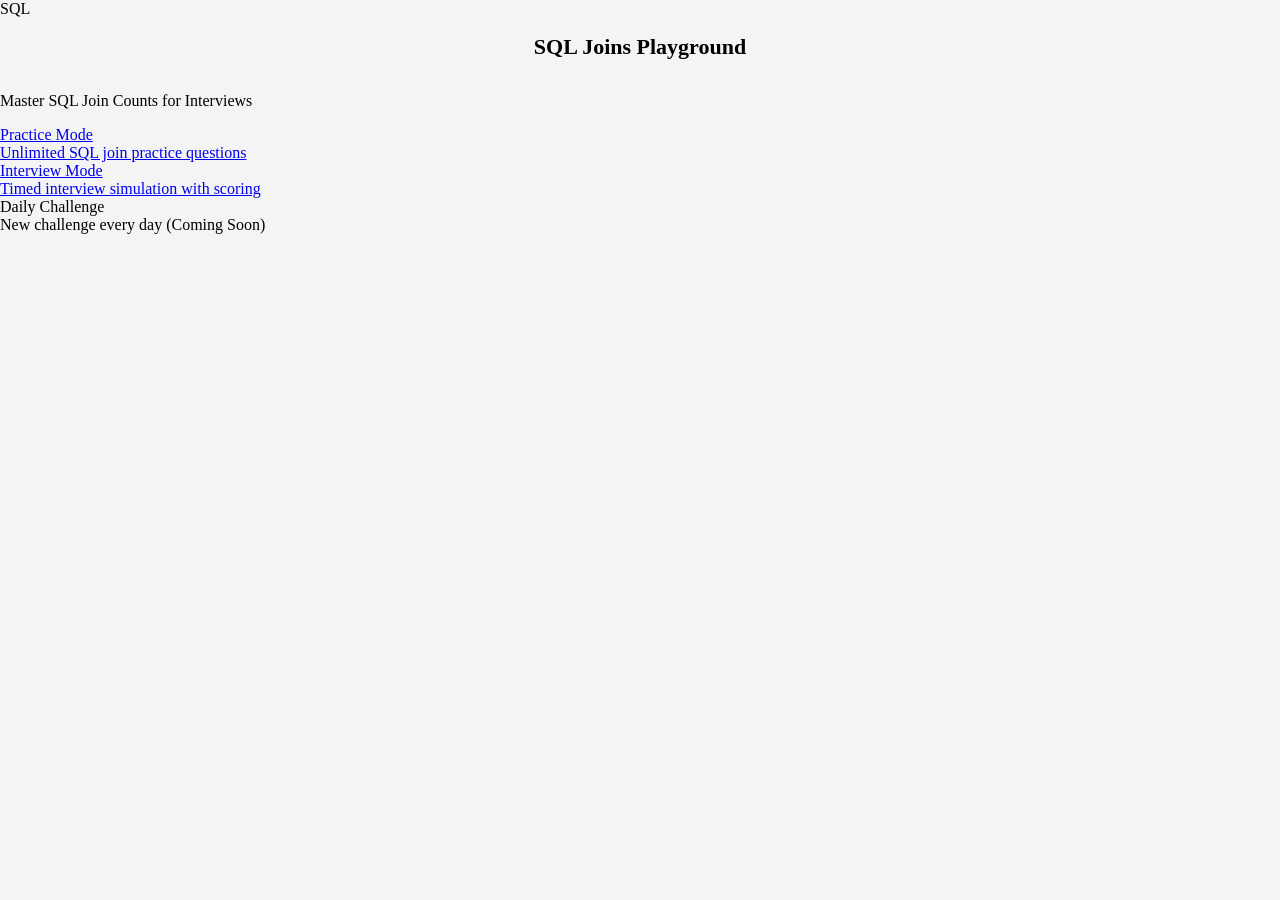
==== index.html @ d2e13da1 "Refactor index.html for improved structure and content" ====
<!DOCTYPE html>
<html>
<head>
<meta charset="UTF-8">
<meta name="viewport"
content="width=device-width,
initial-scale=1,
maximum-scale=1,
user-scalable=no,
viewport-fit=cover">

<title>SQL Joins Playground</title>

<link rel="stylesheet" href="style.css">
</head>

<body class="home-body">

<div class="hero">

<div class="app-logo">SQL</div>

<h1>SQL Joins Playground</h1>

<p class="subtitle">
Master SQL Join Counts for Interviews
</p>

</div>

<div class="home-grid">

<a href="practice.html" class="mode-card practice-card">
<div class="mode-title">Practice Mode</div>
<div class="mode-desc">
Unlimited SQL join practice questions
</div>
</a>

<a href="interview.html" class="mode-card interview-card">
<div class="mode-title">Interview Mode</div>
<div class="mode-desc">
Timed interview simulation with scoring
</div>
</a>

<div class="mode-card daily-card">
<div class="mode-title">Daily Challenge</div>
<div class="mode-desc">
New challenge every day (Coming Soon)
</div>
</div>

</div>

</body>
</html>
---- style.css ----
:root{
--bg:#f4f4f4;
--text:#000;
--card:#ffffff;
--border:#cccccc;
--header:#f4f4f4;

--btn-green:#2E7D32;
--btn-blue:#1565C0;
--btn-orange:#C66900;
--btn-purple:#6A1B9A;
--btn-dark:#37474F;
}

@media (prefers-color-scheme: dark){
:root{
--bg:#121212;
--text:#ffffff;
--card:#1e1e1e;
--border:#444;
--header:#121212;
}
}

*{
box-sizing:border-box;
}

body{
font-family:-apple-system;
margin:0;
background:var(--bg);
color:var(--text);
}

h1{
font-size:22px;
background:var(--header);
color:var(--text);
padding:16px;
padding-top:calc(16px + env(safe-area-inset-top));
text-align:center;
margin:0;
}

.page{
padding:16px;
}

label{
display:block;
margin-bottom:6px;
}

textarea{
width:100%;
height:160px;
font-size:16px;
padding:10px;
margin-bottom:12px;
background:var(--card);
color:var(--text);
border:1px solid var(--border);
border-radius:8px;
overflow:auto;
resize:vertical;
}

select,input{
width:100%;
padding:12px;
font-size:16px;
margin-bottom:12px;
background:var(--card);
color:var(--text);
border:1px solid var(--border);
border-radius:8px;
}

button{
width:100%;
padding:14px;
font-size:16px;
margin-top:8px;
border:none;
border-radius:10px;
color:white;
}

.generate{
background:var(--btn-green);
}

.interview{
background:var(--btn-purple);
}

.check{
background:var(--btn-blue);
}

.reveal{
background:var(--btn-orange);
}

.share{
background:var(--btn-dark);
}

.container{
display:flex;
gap:12px;
}

.tablebox{
flex:1;
}

table{
width:100%;
border-collapse:collapse;
margin-top:20px;
background:var(--card);
}

td,th{
border:1px solid var(--border);
padding:10px;
text-align:center;
}

.result{
font-size:20px;
font-weight:bold;
margin-top:16px;
}

.panel{
display:flex;
justify-content:space-between;
gap:10px;
margin-top:12px;
margin-bottom:12px;
}

.panel-item{
flex:1;
background:var(--card);
padding:12px;
border-radius:8px;
text-align:center;
border:1px solid var(--border);
font-weight:bold;
}

.hidden{
display:none;
}

.explanation{
margin-top:16px;
padding:14px;
border-radius:8px;
background:var(--card);
border:1px solid var(--border);
line-height:1.6;
}
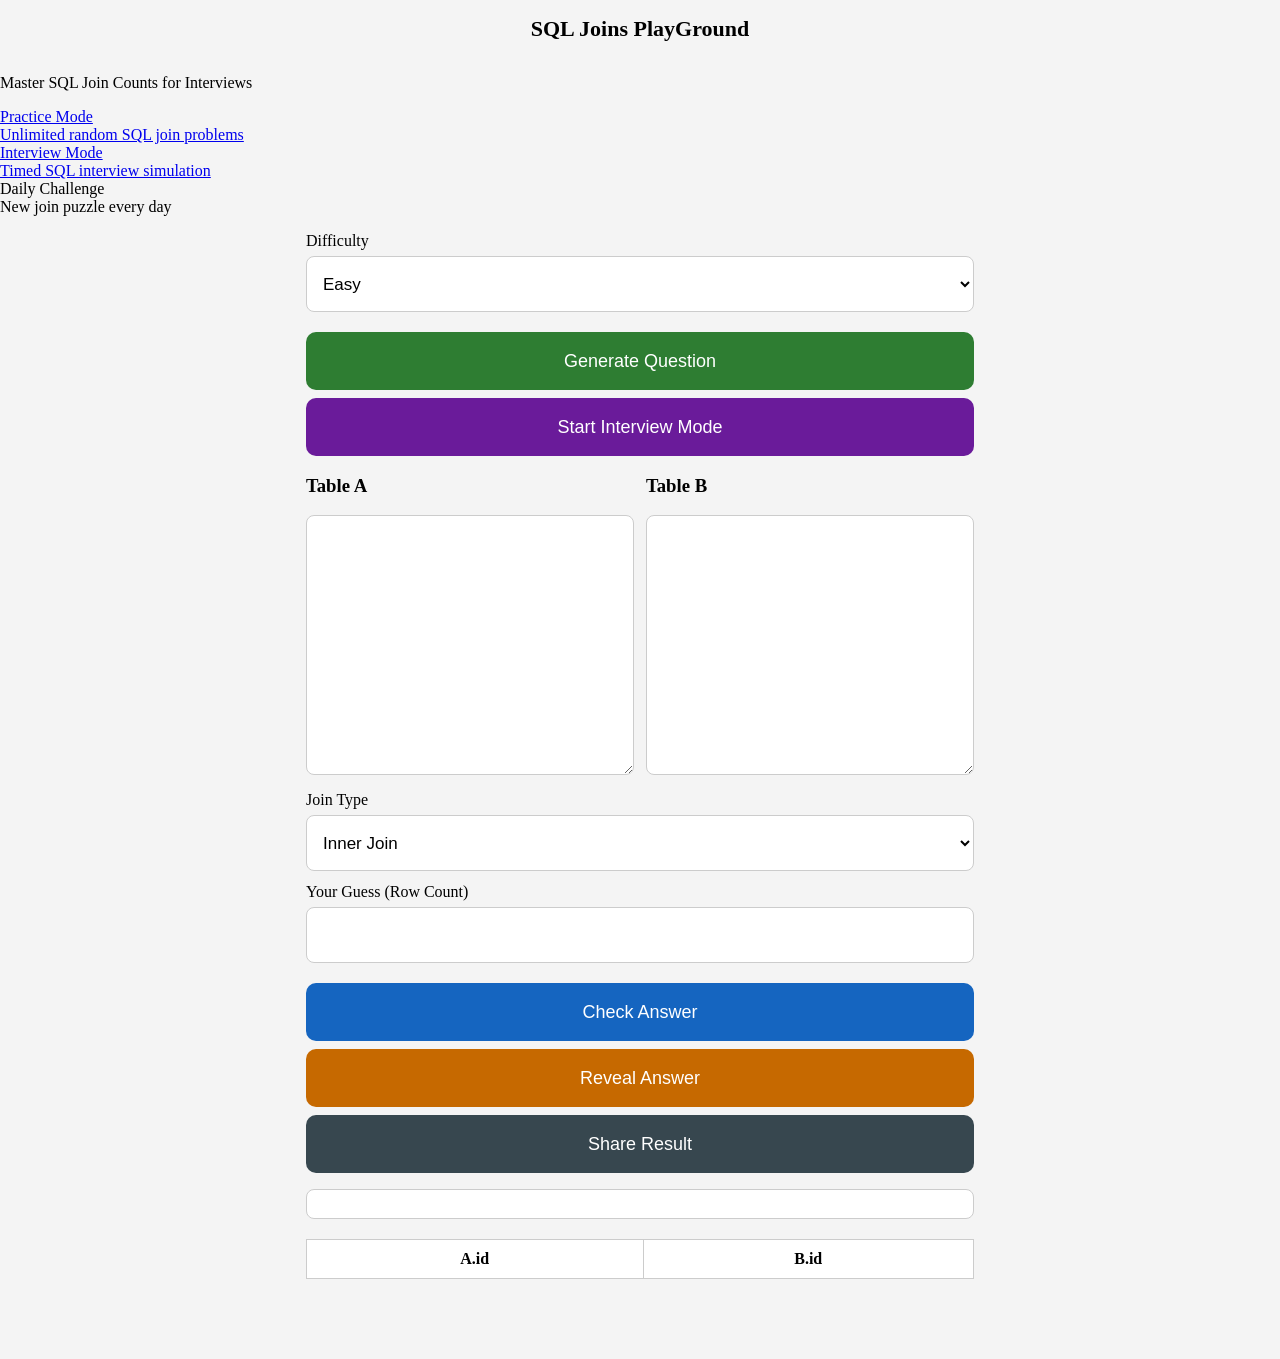
==== commit 0b39fe9a: "Update index.html" ====
--- a/index.html
+++ b/index.html
@@ -1,31 +1,30 @@
 <!DOCTYPE html>
 <html>
+
 <head>
+
 <meta charset="UTF-8">
-<meta name="viewport"
+<meta
+name="viewport"
 content="width=device-width,
 initial-scale=1,
 maximum-scale=1,
-user-scalable=no,
-viewport-fit=cover">
+user-scalable=no">
+<meta name="color-scheme" content="light dark">
 
-<title>SQL Joins Playground</title>
+<title>SQL Joins PlayGround</title>
 
 <link rel="stylesheet" href="style.css">
+
 </head>
 
-<body class="home-body">
+<body>
 
 <div class="hero">
-
-<div class="app-logo">SQL</div>
-
-<h1>SQL Joins Playground</h1>
-
+<h1>SQL Joins PlayGround</h1>
 <p class="subtitle">
 Master SQL Join Counts for Interviews
 </p>
-
 </div>
 
 <div class="home-grid">
@@ -33,25 +32,129 @@
 <a href="practice.html" class="mode-card practice-card">
 <div class="mode-title">Practice Mode</div>
 <div class="mode-desc">
-Unlimited SQL join practice questions
+Unlimited random SQL join problems
 </div>
 </a>
 
 <a href="interview.html" class="mode-card interview-card">
 <div class="mode-title">Interview Mode</div>
 <div class="mode-desc">
-Timed interview simulation with scoring
+Timed SQL interview simulation
 </div>
 </a>
 
 <div class="mode-card daily-card">
 <div class="mode-title">Daily Challenge</div>
 <div class="mode-desc">
-New challenge every day (Coming Soon)
+New join puzzle every day
 </div>
 </div>
 
 </div>
 
+<div class="page">
+
+<label>Difficulty</label>
+
+<select id="difficulty">
+<option value="easy">Easy</option>
+<option value="medium">Medium</option>
+<option value="hard">Hard</option>
+</select>
+
+<button class="generate" onclick="generate()">
+Generate Question
+</button>
+
+<button class="interview" id="startInterview">
+Start Interview Mode
+</button>
+
+<div id="interviewPanel" class="panel hidden">
+
+<div class="panel-item" id="questionNumber">
+Question 1 / 10
+</div>
+
+<div class="panel-item" id="timer">
+60s
+</div>
+
+<div class="panel-item" id="score">
+Score: 0
+</div>
+
+</div>
+
+<div class="container">
+
+<div class="tablebox">
+
+<h3>Table A</h3>
+<textarea id="tableA"></textarea>
+
+</div>
+
+<div class="tablebox">
+
+<h3>Table B</h3>
+<textarea id="tableB"></textarea>
+
+</div>
+
+</div>
+
+<label>Join Type</label>
+
+<select id="joinType">
+
+<option value="inner">Inner Join</option>
+<option value="left">Left Join</option>
+<option value="right">Right Join</option>
+<option value="full">Full Join</option>
+<option value="cartesian">Cartesian Join</option>
+<option value="union">Union</option>
+<option value="unionall">Union All</option>
+
+</select>
+
+<label>Your Guess (Row Count)</label>
+
+<input type="number" id="guess">
+
+<button class="check" onclick="check()">
+Check Answer
+</button>
+
+<button class="reveal" onclick="reveal()">
+Reveal Answer
+</button>
+
+<button class="share" onclick="shareResult()">
+Share Result
+</button>
+
+<div class="result" id="result"></div>
+
+<div class="explanation" id="explanation"></div>
+
+<table>
+
+<thead>
+<tr>
+<th>A.id</th>
+<th>B.id</th>
+</tr>
+</thead>
+
+<tbody id="rows"></tbody>
+
+</table>
+
+</div>
+
+<script src="app.js"></script>
+
 </body>
+
 </html>
--- a/style.css
+++ b/style.css
@@ -165,3 +165,87 @@
 border:1px solid var(--border);
 line-height:1.6;
 }
+
+
+.home-body{
+min-height:100vh;
+display:flex;
+flex-direction:column;
+justify-content:center;
+}
+
+.app-logo{
+width:90px;
+height:90px;
+margin:0 auto 20px;
+border-radius:28px;
+background:linear-gradient(135deg,#2563eb,#06b6d4);
+display:flex;
+align-items:center;
+justify-content:center;
+font-size:32px;
+font-weight:700;
+color:white;
+box-shadow:0 20px 40px rgba(0,0,0,0.25);
+}
+
+.topbar{
+display:flex;
+align-items:center;
+gap:14px;
+padding:20px;
+padding-top:calc(20px + env(safe-area-inset-top));
+}
+
+.back-btn{
+text-decoration:none;
+font-size:24px;
+color:var(--text);
+background:var(--card);
+width:42px;
+height:42px;
+border-radius:14px;
+display:flex;
+align-items:center;
+justify-content:center;
+border:1px solid var(--border);
+}
+
+.page{
+max-width:700px;
+margin:0 auto;
+width:100%;
+padding-bottom:80px;
+}
+
+textarea{
+min-height:260px;
+font-size:18px;
+line-height:1.8;
+}
+
+button{
+min-height:58px;
+font-size:18px;
+}
+
+select,input{
+min-height:56px;
+font-size:17px;
+}
+
+@media(max-width:768px){
+
+.container{
+flex-direction:column;
+}
+
+.home-grid{
+padding-bottom:50px;
+}
+
+.page{
+padding:18px;
+}
+
+}
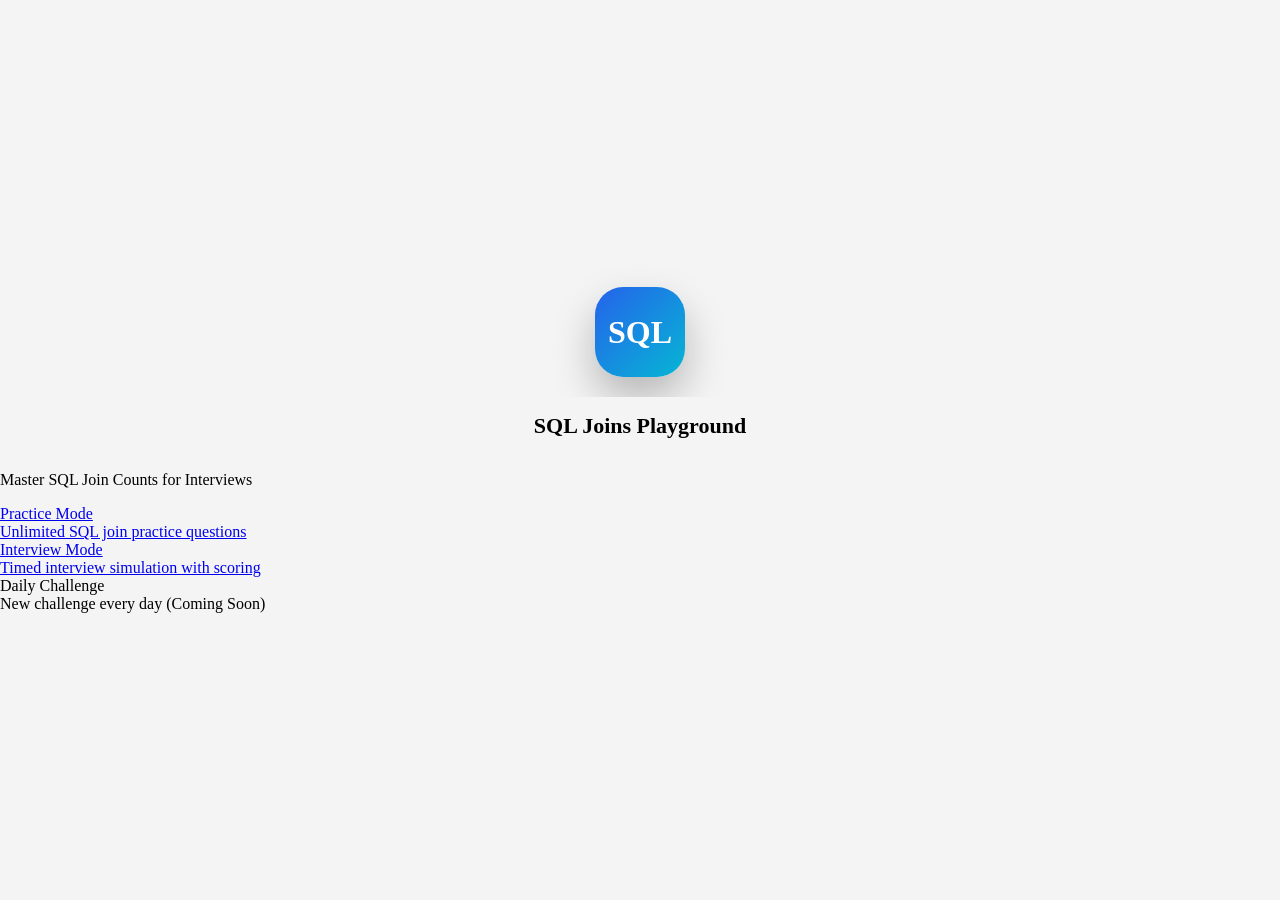
==== commit f0215383: "Refactor HTML structure and update content" ====
--- a/index.html
+++ b/index.html
@@ -1,160 +1,43 @@
 <!DOCTYPE html>
 <html>
-
 <head>
-
 <meta charset="UTF-8">
-<meta
-name="viewport"
+<meta name="viewport"
 content="width=device-width,
 initial-scale=1,
 maximum-scale=1,
-user-scalable=no">
-<meta name="color-scheme" content="light dark">
-
-<title>SQL Joins PlayGround</title>
-
+user-scalable=no,
+viewport-fit=cover">
+<title>SQL Joins Playground</title>
 <link rel="stylesheet" href="style.css">
-
 </head>
-
-<body>
-
+<body class="home-body">
 <div class="hero">
-<h1>SQL Joins PlayGround</h1>
+<div class="app-logo">SQL</div>
+<h1>SQL Joins Playground</h1>
 <p class="subtitle">
 Master SQL Join Counts for Interviews
 </p>
 </div>
-
 <div class="home-grid">
-
 <a href="practice.html" class="mode-card practice-card">
 <div class="mode-title">Practice Mode</div>
 <div class="mode-desc">
-Unlimited random SQL join problems
+Unlimited SQL join practice questions
 </div>
 </a>
-
 <a href="interview.html" class="mode-card interview-card">
 <div class="mode-title">Interview Mode</div>
 <div class="mode-desc">
-Timed SQL interview simulation
+Timed interview simulation with scoring
 </div>
 </a>
-
+</div>
 <div class="mode-card daily-card">
 <div class="mode-title">Daily Challenge</div>
 <div class="mode-desc">
-New join puzzle every day
+New challenge every day (Coming Soon)
 </div>
 </div>
-
-</div>
-
-<div class="page">
-
-<label>Difficulty</label>
-
-<select id="difficulty">
-<option value="easy">Easy</option>
-<option value="medium">Medium</option>
-<option value="hard">Hard</option>
-</select>
-
-<button class="generate" onclick="generate()">
-Generate Question
-</button>
-
-<button class="interview" id="startInterview">
-Start Interview Mode
-</button>
-
-<div id="interviewPanel" class="panel hidden">
-
-<div class="panel-item" id="questionNumber">
-Question 1 / 10
-</div>
-
-<div class="panel-item" id="timer">
-60s
-</div>
-
-<div class="panel-item" id="score">
-Score: 0
-</div>
-
-</div>
-
-<div class="container">
-
-<div class="tablebox">
-
-<h3>Table A</h3>
-<textarea id="tableA"></textarea>
-
-</div>
-
-<div class="tablebox">
-
-<h3>Table B</h3>
-<textarea id="tableB"></textarea>
-
-</div>
-
-</div>
-
-<label>Join Type</label>
-
-<select id="joinType">
-
-<option value="inner">Inner Join</option>
-<option value="left">Left Join</option>
-<option value="right">Right Join</option>
-<option value="full">Full Join</option>
-<option value="cartesian">Cartesian Join</option>
-<option value="union">Union</option>
-<option value="unionall">Union All</option>
-
-</select>
-
-<label>Your Guess (Row Count)</label>
-
-<input type="number" id="guess">
-
-<button class="check" onclick="check()">
-Check Answer
-</button>
-
-<button class="reveal" onclick="reveal()">
-Reveal Answer
-</button>
-
-<button class="share" onclick="shareResult()">
-Share Result
-</button>
-
-<div class="result" id="result"></div>
-
-<div class="explanation" id="explanation"></div>
-
-<table>
-
-<thead>
-<tr>
-<th>A.id</th>
-<th>B.id</th>
-</tr>
-</thead>
-
-<tbody id="rows"></tbody>
-
-</table>
-
-</div>
-
-<script src="app.js"></script>
-
 </body>
-
 </html>
--- a/style.css
+++ b/style.css
@@ -249,3 +249,5 @@
 }
 
 }
+
+
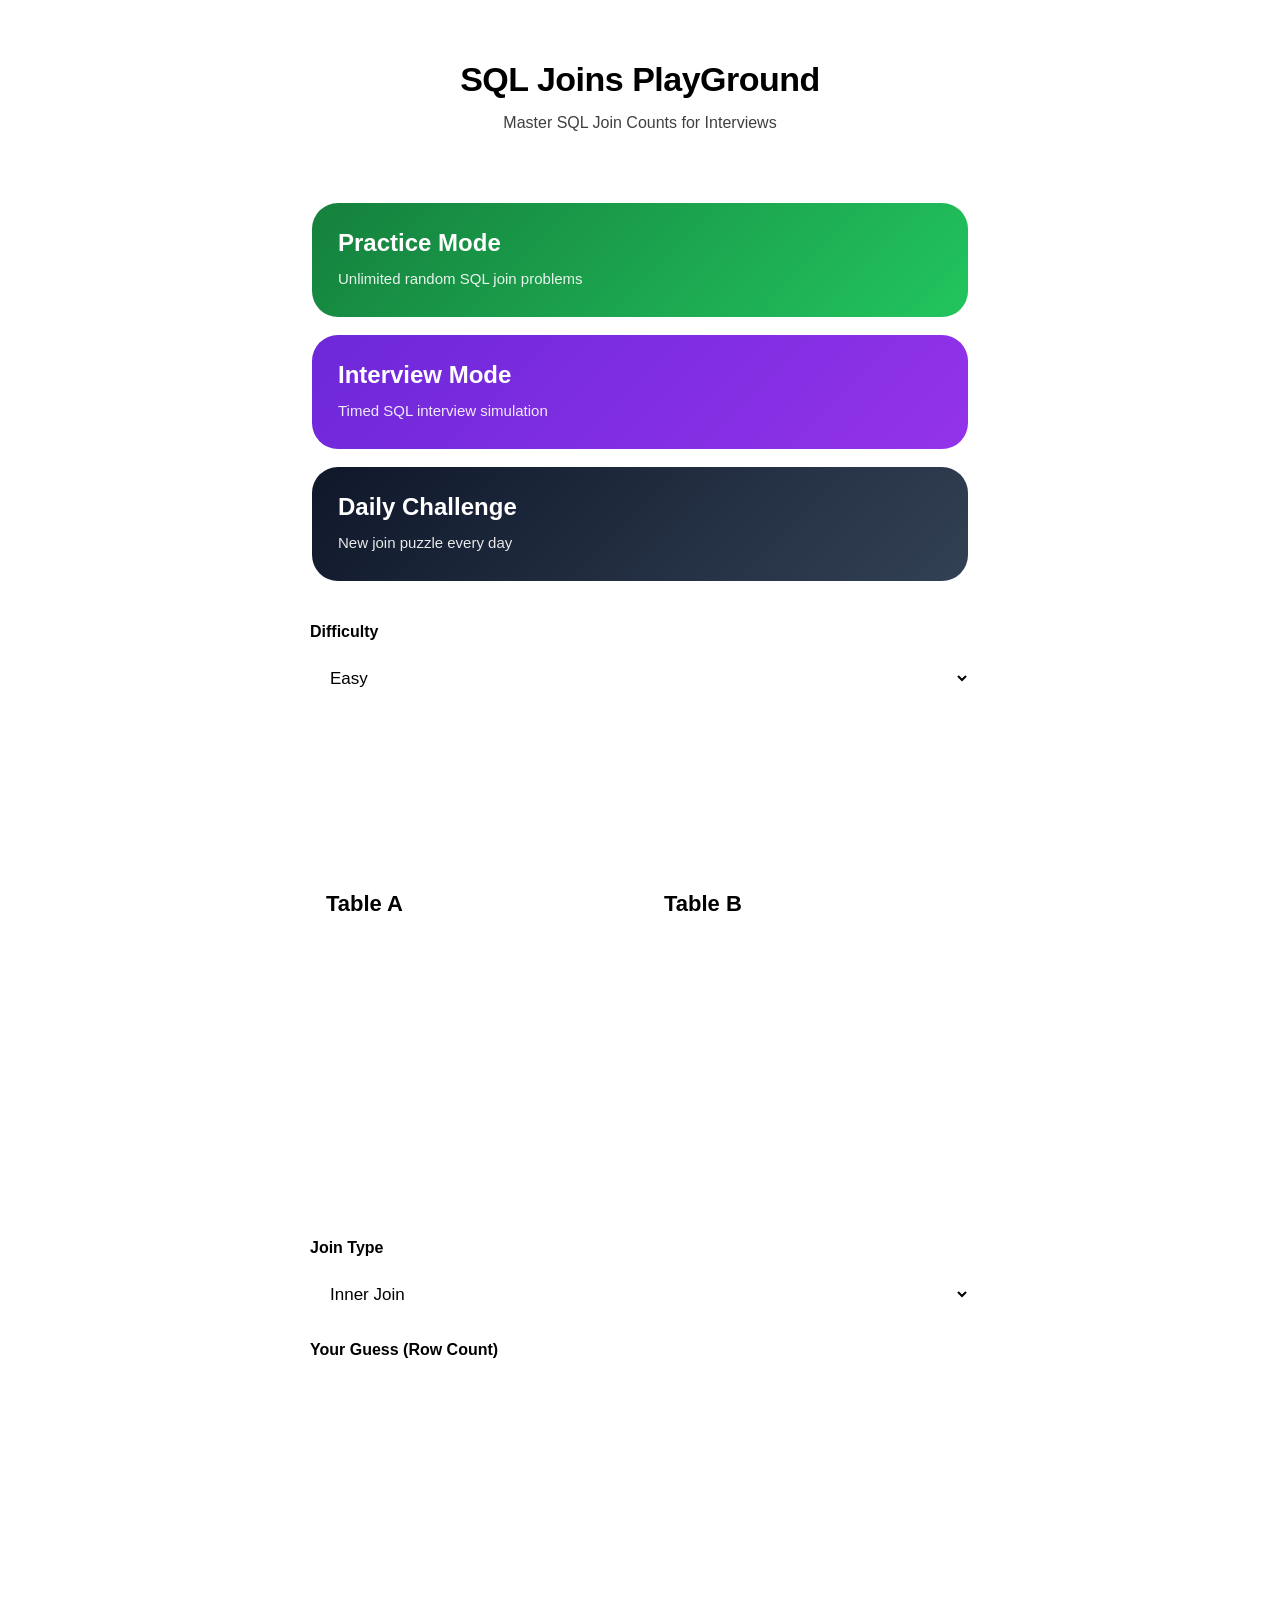
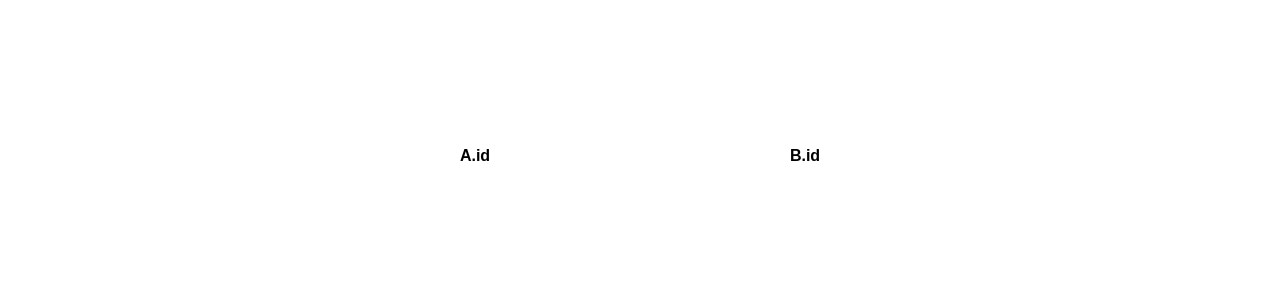
==== commit 71b8faf4: "Revise HTML structure and content for clarity Updated title and descriptions for clarity and consist" ====
--- a/index.html
+++ b/index.html
@@ -2,19 +2,15 @@
 <html>
 <head>
 <meta charset="UTF-8">
-<meta name="viewport"
-content="width=device-width,
-initial-scale=1,
-maximum-scale=1,
-user-scalable=no,
-viewport-fit=cover">
-<title>SQL Joins Playground</title>
+<meta name="viewport" content="width=device-width, initial-scale=1, viewport
+fit=cover">
+<meta name="color-scheme" content="light dark">
+<title>SQL Joins PlayGround</title>
 <link rel="stylesheet" href="style.css">
 </head>
-<body class="home-body">
+<body>
 <div class="hero">
-<div class="app-logo">SQL</div>
-<h1>SQL Joins Playground</h1>
+<h1>SQL Joins PlayGround</h1>
 <p class="subtitle">
 Master SQL Join Counts for Interviews
 </p>
@@ -23,21 +19,89 @@
 <a href="practice.html" class="mode-card practice-card">
 <div class="mode-title">Practice Mode</div>
 <div class="mode-desc">
-Unlimited SQL join practice questions
+Unlimited random SQL join problems
 </div>
 </a>
 <a href="interview.html" class="mode-card interview-card">
 <div class="mode-title">Interview Mode</div>
 <div class="mode-desc">
-Timed interview simulation with scoring
+Timed SQL interview simulation
 </div>
 </a>
-</div>
 <div class="mode-card daily-card">
 <div class="mode-title">Daily Challenge</div>
 <div class="mode-desc">
-New challenge every day (Coming Soon)
+New join puzzle every day
 </div>
 </div>
+</div>
+<div class="page">
+<label>Difficulty</label>
+<select id="difficulty">
+<option value="easy">Easy</option>
+<option value="medium">Medium</option>
+<option value="hard">Hard</option>
+</select>
+<button class="generate" onclick="generate()">
+Generate Question
+</button>
+<button class="interview" id="startInterview">
+Start Interview Mode
+</button>
+<div id="interviewPanel" class="panel hidden">
+<div class="panel-item" id="questionNumber">
+Question 1 / 10
+</div>
+<div class="panel-item" id="timer">
+60s
+</div>
+<div class="panel-item" id="score">
+Score: 0
+</div>
+</div>
+<div class="container">
+<div class="tablebox">
+<h3>Table A</h3>
+<textarea id="tableA"></textarea>
+</div>
+<div class="tablebox">
+<h3>Table B</h3>
+<textarea id="tableB"></textarea>
+</div>
+</div>
+<label>Join Type</label>
+<select id="joinType">
+<option value="inner">Inner Join</option>
+<option value="left">Left Join</option>
+<option value="right">Right Join</option>
+<option value="full">Full Join</option>
+<option value="cartesian">Cartesian Join</option>
+<option value="union">Union</option>
+<option value="unionall">Union All</option>
+</select>
+<label>Your Guess (Row Count)</label>
+<input type="number" id="guess">
+<button class="check" onclick="check()">
+Check Answer
+</button>
+<button class="reveal" onclick="reveal()">
+Reveal Answer
+</button>
+<button class="share" onclick="shareResult()">
+Share Result
+</button>
+<div class="result" id="result"></div>
+<div class="explanation" id="explanation"></div>
+<table>
+<thead>
+<tr>
+<th>A.id</th>
+<th>B.id</th>
+</tr>
+</thead>
+<tbody id="rows"></tbody>
+</table>
+</div>
+<script src="app.js"></script>
 </body>
 </html>
--- a/style.css
+++ b/style.css
@@ -1,253 +1,272 @@
-:root{
---bg:#f4f4f4;
---text:#000;
---card:#ffffff;
---border:#cccccc;
---header:#f4f4f4;
-
---btn-green:#2E7D32;
---btn-blue:#1565C0;
---btn-orange:#C66900;
---btn-purple:#6A1B9A;
---btn-dark:#37474F;
-}
-
+root{--bg:#f5f7fb;--text:#111827;--card:#ffffff;--border:#e5e7eb;--shadow:0 10px 30px rgba(0,0,0,0.08);--green:#16a34a;--blue:#2563eb;--orange:#ea580c;--purple:#7c3aed;--dark:#334155;
+}
 @media (prefers-color-scheme: dark){
-:root{
---bg:#121212;
---text:#ffffff;
---card:#1e1e1e;
---border:#444;
---header:#121212;
-}
-}
-
+:root{--bg:#0f172a;--text:#f8fafc;--card:#1e293b;--border:#334155;--shadow:0 10px 30px rgba(0,0,0,0.35);
+}
+}
 *{
-box-sizing:border-box;
-}
-
+box-sizing:border-box;-webkit-tap-highlight-color:transparent;
+}
+html{
+scroll-behavior:smooth;
+}
 body{
-font-family:-apple-system;
 margin:0;
+padding:0;
+font-family:-apple-system,BlinkMacSystemFont,"Segoe UI",Roboto,sans-serif;
 background:var(--bg);
-color:var(--text);
-}
-
-h1{
-font-size:22px;
-background:var(--header);
-color:var(--text);
-padding:16px;
-padding-top:calc(16px + env(safe-area-inset-top));
-text-align:center;
-margin:0;
-}
-
-.page{
-padding:16px;
-}
-
-label{
-display:block;
-margin-bottom:6px;
-}
-
-textarea{
-width:100%;
-height:160px;
-font-size:16px;
-padding:10px;
-margin-bottom:12px;
-background:var(--card);
-color:var(--text);
-border:1px solid var(--border);
-border-radius:8px;
-overflow:auto;
-resize:vertical;
-}
-
-select,input{
-width:100%;
-padding:12px;
-font-size:16px;
-margin-bottom:12px;
-background:var(--card);
-color:var(--text);
-border:1px solid var(--border);
-border-radius:8px;
-}
-
-button{
-width:100%;
-padding:14px;
-font-size:16px;
-margin-top:8px;
-border:none;
-border-radius:10px;
-color:white;
-}
-
-.generate{
-background:var(--btn-green);
-}
-
-.interview{
-background:var(--btn-purple);
-}
-
-.check{
-background:var(--btn-blue);
-}
-
-.reveal{
-background:var(--btn-orange);
-}
-
-.share{
-background:var(--btn-dark);
-}
-
-.container{
-display:flex;
-gap:12px;
-}
-
-.tablebox{
-flex:1;
-}
-
-table{
-width:100%;
-border-collapse:collapse;
-margin-top:20px;
-background:var(--card);
-}
-
-td,th{
-border:1px solid var(--border);
-padding:10px;
-text-align:center;
-}
-
-.result{
-font-size:20px;
-font-weight:bold;
-margin-top:16px;
-}
-
-.panel{
-display:flex;
-justify-content:space-between;
-gap:10px;
-margin-top:12px;
-margin-bottom:12px;
-}
-
-.panel-item{
-flex:1;
-background:var(--card);
-padding:12px;
-border-radius:8px;
-text-align:center;
-border:1px solid var(--border);
-font-weight:bold;
-}
-
-.hidden{
-display:none;
-}
-
-.explanation{
-margin-top:16px;
-padding:14px;
-border-radius:8px;
-background:var(--card);
-border:1px solid var(--border);
-line-height:1.6;
-}
-
-
-.home-body{
-min-height:100vh;
-display:flex;
-flex-direction:column;
-justify-content:center;
-}
-
+color:var(--text);-webkit-text-size-adjust:none;
+overflow-x:hidden;
+touch-action:manipulation;
+}
+.hero{
+padding:60px 20px 30px;
+text-align:center;
+}
 .app-logo{
-width:90px;
-height:90px;
-margin:0 auto 20px;
+width:92px;
+height:92px;
 border-radius:28px;
-background:linear-gradient(135deg,#2563eb,#06b6d4);
+margin:0 auto 22px;
 display:flex;
 align-items:center;
 justify-content:center;
 font-size:32px;
 font-weight:700;
 color:white;
-box-shadow:0 20px 40px rgba(0,0,0,0.25);
-}
-
+background:linear-gradient(135deg,#2563eb,#06b6d4);
+box-shadow:var(--shadow);
+}
+h1{
+margin:0;
+font-size:34px;
+font-weight:800;
+letter-spacing:-0.5px;
+}
+.subtitle{
+margin-top:12px;
+font-size:16px;
+opacity:0.75;
+line-height:1.5;
+}
+.home-grid{
+display:flex;
+flex-direction:column;
+gap:18px;
+padding:22px;
+max-width:700px;
+margin:0 auto;
+}
+.mode-card{
+display:block;
+text-decoration:none;
+color:white;
+padding:26px;
+border-radius:26px;
+box-shadow:var(--shadow);
+transition:0.2s ease;
+}
+.mode-card:active{
+transform:scale(0.98);
+}
+.practice-card{
+background:linear-gradient(135deg,#15803d,#22c55e);
+}
+.interview-card{
+background:linear-gradient(135deg,#6d28d9,#9333ea);
+}
+.daily-card{
+background:linear-gradient(135deg,#0f172a,#334155);
+}
+.mode-title{
+font-size:24px;
+font-weight:700;
+margin-bottom:10px;
+}
+.mode-desc{
+font-size:15px;
+line-height:1.6;
+opacity:0.9;
+}
 .topbar{
 display:flex;
 align-items:center;
-gap:14px;
+gap:16px;
 padding:20px;
 padding-top:calc(20px + env(safe-area-inset-top));
-}
-
+max-width:700px;
+margin:0 auto;
+}
+.topbar h2{
+margin:0;
+font-size:24px;
+}
 .back-btn{
+width:44px;
+height:44px;
+border-radius:14px;
+display:flex;
+align-items:center;
+justify-content:center;
 text-decoration:none;
 font-size:24px;
+background:var(--card);
 color:var(--text);
-background:var(--card);
-width:42px;
-height:42px;
-border-radius:14px;
-display:flex;
-align-items:center;
-justify-content:center;
-border:1px solid var(--border);
-}
-
+border:1px solid var(--border);
+box-shadow:var(--shadow);
+}
 .page{
 max-width:700px;
 margin:0 auto;
+padding:20px;
+padding-bottom:100px;
+}
+label{
+display:block;
+margin-bottom:8px;
+font-size:16px;
+font-weight:600;
+}
+select,
+input,
+textarea{
 width:100%;
-padding-bottom:80px;
-}
-
+background:var(--card);
+color:var(--text);
+border:1px solid var(--border);
+border-radius:18px;
+padding:16px;
+font-size:17px;
+outline:none;
+box-shadow:var(--shadow);
+}
+select,
+input{
+min-height:58px;
+margin-bottom:18px;
+}
 textarea{
 min-height:260px;
+resize:none;
+line-height:1.8;
+margin-bottom:10px;
+overflow:auto;
+}
+button{
+width:100%;
+min-height:58px;
+border:none;
+border-radius:18px;
 font-size:18px;
-line-height:1.8;
-}
-
-button{
-min-height:58px;
-font-size:18px;
-}
-
-select,input{
-min-height:56px;
-font-size:17px;
-}
-
+font-weight:700;
+color:white;
+margin-top:12px;
+box-shadow:var(--shadow);
+}
+.generate{
+background:var(--green);
+}
+.check{
+background:var(--blue);
+}
+.reveal{
+background:var(--orange);
+}
+.interview{
+background:var(--purple);
+}
+.share{
+background:var(--dark);
+}
+.container{
+display:flex;
+gap:16px;
+align-items:flex-start;
+margin-top:10px;
+margin-bottom:10px;
+}
+.tablebox{
+flex:1;
+background:var(--card);
+padding:16px;
+border-radius:24px;
+border:1px solid var(--border);
+box-shadow:var(--shadow);
+}
+.tablebox h3{
+margin-top:0;
+font-size:22px;
+}
+.panel{
+display:flex;
+gap:12px;
+margin-bottom:18px;
+}
+.panel-item{
+flex:1;
+background:var(--card);
+border:1px solid var(--border);
+border-radius:20px;
+padding:16px;
+text-align:center;
+font-weight:700;
+box-shadow:var(--shadow);
+}
+.result{
+margin-top:18px;
+font-size:22px;
+font-weight:700;
+text-align:center;
+}
+.explanation{
+margin-top:18px;
+padding:18px;
+background:var(--card);
+border:1px solid var(--border);
+border-radius:20px;
+line-height:1.7;
+box-shadow:var(--shadow);
+}
+table{
+width:100%;
+margin-top:24px;
+border-collapse:collapse;
+background:var(--card);
+border-radius:20px;
+overflow:hidden;
+box-shadow:var(--shadow);
+}
+th,
+td{
+padding:16px;
+border:1px solid var(--border);
+text-align:center;
+}
+.hidden{
+display:none;
+}
 @media(max-width:768px){
-
+.hero{
+padding-top:50px;
+}
+h1{
+font-size:30px;
+}
 .container{
 flex-direction:column;
 }
-
+.panel{
+flex-direction:column;
+}
+.page,
 .home-grid{
-padding-bottom:50px;
-}
-
-.page{
-padding:18px;
-}
-
-}
-
-
+padding-left:18px;
+padding-right:18px;
+}
+textarea{
+min-height:220px;
+}
+button{
+font-size:17px;
+}
+}
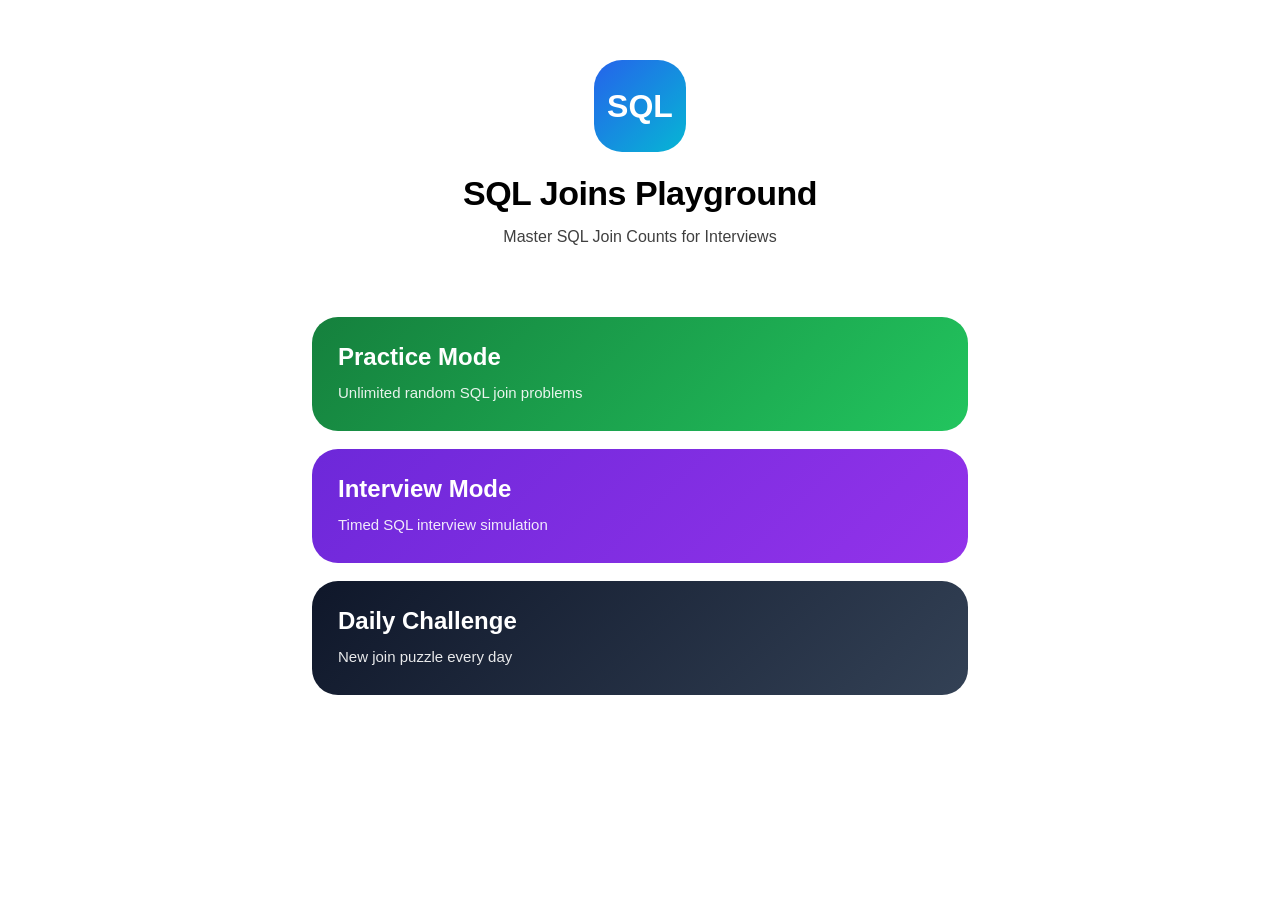
==== commit a2dda654: "Refactor HTML structure and update titles" ====
--- a/index.html
+++ b/index.html
@@ -2,106 +2,52 @@
 <html>
 <head>
 <meta charset="UTF-8">
-<meta name="viewport" content="width=device-width, initial-scale=1, viewport
-fit=cover">
-<meta name="color-scheme" content="light dark">
-<title>SQL Joins PlayGround</title>
+<meta
+name="viewport"
+content="width=device-width, initial-scale=1, maximum-scale=1, user-scalable=no, viewport-fit=cover">
+
+<title>SQL Joins Playground</title>
 <link rel="stylesheet" href="style.css">
 </head>
-<body>
+
+<body class="home-body">
+
 <div class="hero">
-<h1>SQL Joins PlayGround</h1>
+
+<div class="app-logo">SQL</div>
+
+<h1>SQL Joins Playground</h1>
+
 <p class="subtitle">
 Master SQL Join Counts for Interviews
 </p>
+
 </div>
+
 <div class="home-grid">
+
 <a href="practice.html" class="mode-card practice-card">
 <div class="mode-title">Practice Mode</div>
 <div class="mode-desc">
 Unlimited random SQL join problems
 </div>
 </a>
+
 <a href="interview.html" class="mode-card interview-card">
 <div class="mode-title">Interview Mode</div>
 <div class="mode-desc">
 Timed SQL interview simulation
 </div>
 </a>
-<div class="mode-card daily-card">
+
+<a href="practice.html" class="mode-card daily-card">
 <div class="mode-title">Daily Challenge</div>
 <div class="mode-desc">
 New join puzzle every day
 </div>
+</a>
+
 </div>
-</div>
-<div class="page">
-<label>Difficulty</label>
-<select id="difficulty">
-<option value="easy">Easy</option>
-<option value="medium">Medium</option>
-<option value="hard">Hard</option>
-</select>
-<button class="generate" onclick="generate()">
-Generate Question
-</button>
-<button class="interview" id="startInterview">
-Start Interview Mode
-</button>
-<div id="interviewPanel" class="panel hidden">
-<div class="panel-item" id="questionNumber">
-Question 1 / 10
-</div>
-<div class="panel-item" id="timer">
-60s
-</div>
-<div class="panel-item" id="score">
-Score: 0
-</div>
-</div>
-<div class="container">
-<div class="tablebox">
-<h3>Table A</h3>
-<textarea id="tableA"></textarea>
-</div>
-<div class="tablebox">
-<h3>Table B</h3>
-<textarea id="tableB"></textarea>
-</div>
-</div>
-<label>Join Type</label>
-<select id="joinType">
-<option value="inner">Inner Join</option>
-<option value="left">Left Join</option>
-<option value="right">Right Join</option>
-<option value="full">Full Join</option>
-<option value="cartesian">Cartesian Join</option>
-<option value="union">Union</option>
-<option value="unionall">Union All</option>
-</select>
-<label>Your Guess (Row Count)</label>
-<input type="number" id="guess">
-<button class="check" onclick="check()">
-Check Answer
-</button>
-<button class="reveal" onclick="reveal()">
-Reveal Answer
-</button>
-<button class="share" onclick="shareResult()">
-Share Result
-</button>
-<div class="result" id="result"></div>
-<div class="explanation" id="explanation"></div>
-<table>
-<thead>
-<tr>
-<th>A.id</th>
-<th>B.id</th>
-</tr>
-</thead>
-<tbody id="rows"></tbody>
-</table>
-</div>
-<script src="app.js"></script>
+
 </body>
 </html>
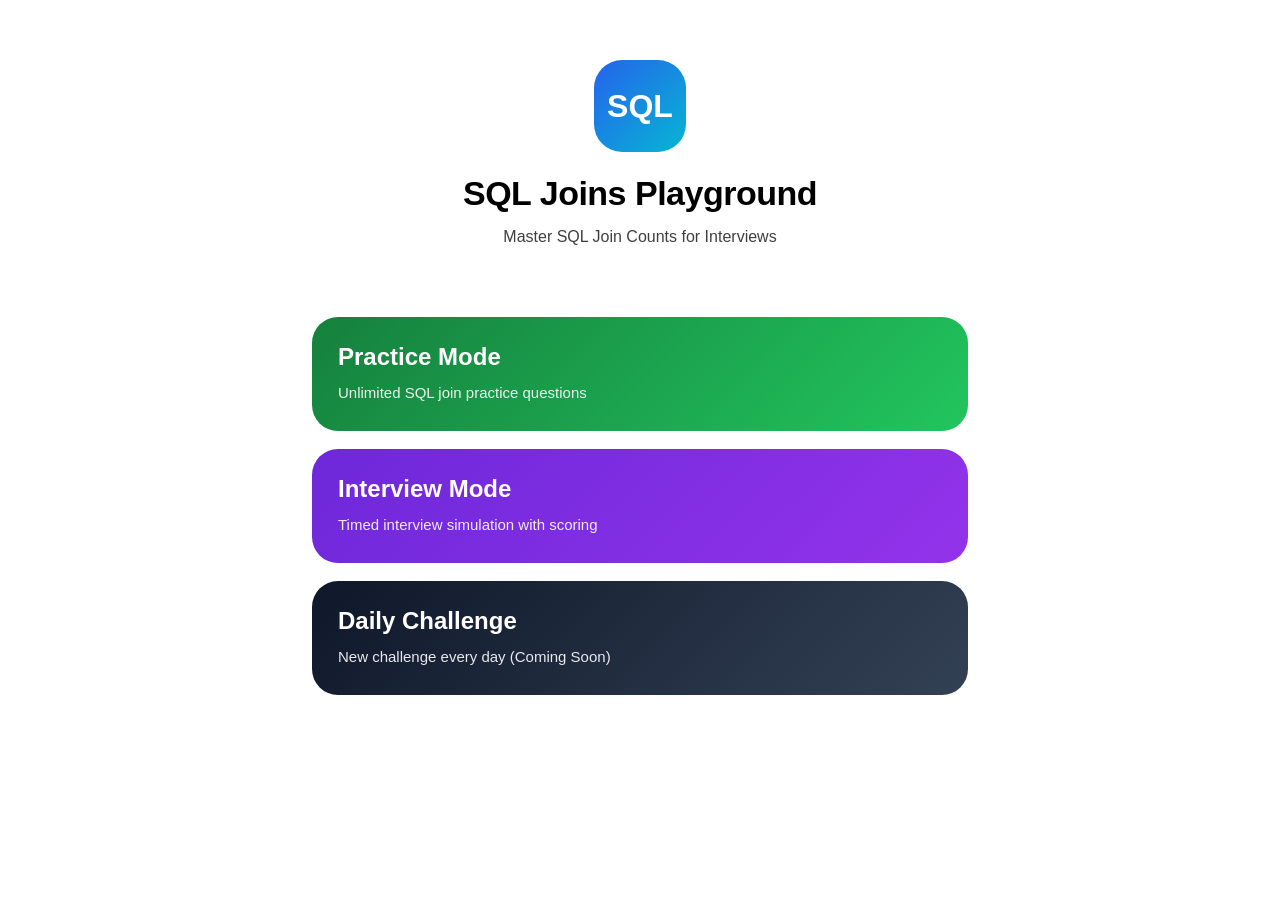
==== commit 63f1ff31: "Update index.html" ====
--- a/index.html
+++ b/index.html
@@ -2,11 +2,15 @@
 <html>
 <head>
 <meta charset="UTF-8">
-<meta
-name="viewport"
-content="width=device-width, initial-scale=1, maximum-scale=1, user-scalable=no, viewport-fit=cover">
+<meta name="viewport"
+content="width=device-width,
+initial-scale=1,
+maximum-scale=1,
+user-scalable=no,
+viewport-fit=cover">
 
 <title>SQL Joins Playground</title>
+
 <link rel="stylesheet" href="style.css">
 </head>
 
@@ -29,23 +33,23 @@
 <a href="practice.html" class="mode-card practice-card">
 <div class="mode-title">Practice Mode</div>
 <div class="mode-desc">
-Unlimited random SQL join problems
+Unlimited SQL join practice questions
 </div>
 </a>
 
 <a href="interview.html" class="mode-card interview-card">
 <div class="mode-title">Interview Mode</div>
 <div class="mode-desc">
-Timed SQL interview simulation
+Timed interview simulation with scoring
 </div>
 </a>
 
-<a href="practice.html" class="mode-card daily-card">
+<div class="mode-card daily-card">
 <div class="mode-title">Daily Challenge</div>
 <div class="mode-desc">
-New join puzzle every day
+New challenge every day (Coming Soon)
 </div>
-</a>
+</div>
 
 </div>
 
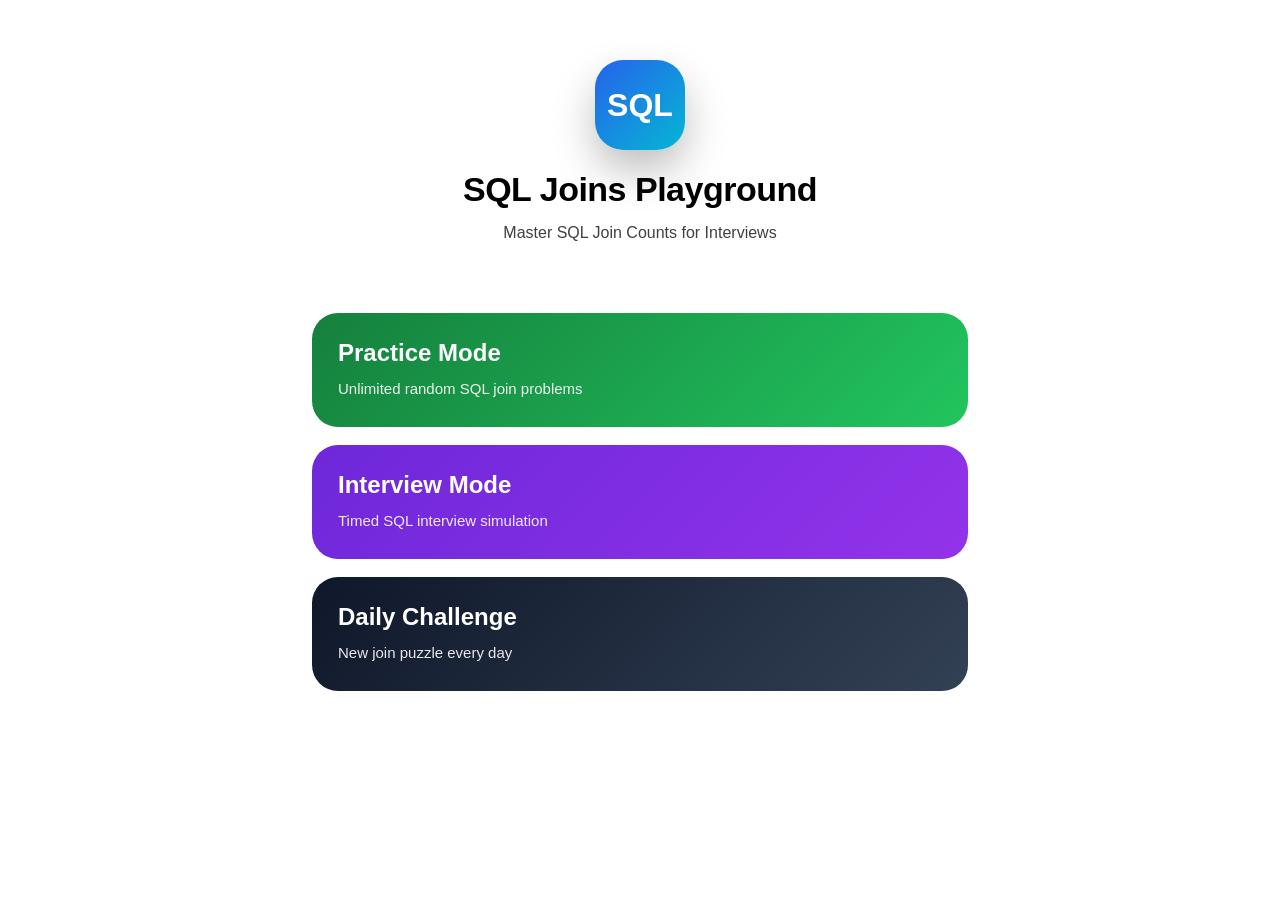
==== commit 275111b4: "Revise mode titles and descriptions in index.html Updated text for modes and added new challenge des" ====
--- a/index.html
+++ b/index.html
@@ -1,17 +1,17 @@
 <!DOCTYPE html>
 <html>
 <head>
+
 <meta charset="UTF-8">
-<meta name="viewport"
-content="width=device-width,
-initial-scale=1,
-maximum-scale=1,
-user-scalable=no,
-viewport-fit=cover">
+
+<meta
+name="viewport"
+content="width=device-width, initial-scale=1, maximum-scale=1, user-scalable=no, viewport-fit=cover">
 
 <title>SQL Joins Playground</title>
 
 <link rel="stylesheet" href="style.css">
+
 </head>
 
 <body class="home-body">
@@ -31,25 +31,40 @@
 <div class="home-grid">
 
 <a href="practice.html" class="mode-card practice-card">
-<div class="mode-title">Practice Mode</div>
+
+<div class="mode-title">
+Practice Mode
+</div>
+
 <div class="mode-desc">
-Unlimited SQL join practice questions
+Unlimited random SQL join problems
 </div>
+
 </a>
 
 <a href="interview.html" class="mode-card interview-card">
-<div class="mode-title">Interview Mode</div>
+
+<div class="mode-title">
+Interview Mode
+</div>
+
 <div class="mode-desc">
-Timed interview simulation with scoring
+Timed SQL interview simulation
 </div>
+
 </a>
 
-<div class="mode-card daily-card">
-<div class="mode-title">Daily Challenge</div>
+<a href="practice.html" class="mode-card daily-card">
+
+<div class="mode-title">
+Daily Challenge
+</div>
+
 <div class="mode-desc">
-New challenge every day (Coming Soon)
+New join puzzle every day
 </div>
-</div>
+
+</a>
 
 </div>
 
--- a/style.css
+++ b/style.css
@@ -270,3 +270,44 @@
 font-size:17px;
 }
 }
+------------------------------------------------------------
+
+.home-body{
+min-height:100vh;
+display:flex;
+flex-direction:column;
+justify-content:center;
+}
+
+.app-logo{
+width:90px;
+height:90px;
+margin:0 auto 20px;
+border-radius:28px;
+background:linear-gradient(135deg,#2563eb,#06b6d4);
+display:flex;
+align-items:center;
+justify-content:center;
+font-size:32px;
+font-weight:700;
+color:white;
+box-shadow:0 20px 40px rgba(0,0,0,0.25);
+}
+
+.topbar{
+display:flex;
+align-items:center;
+gap:14px;
+padding:20px;
+padding-top:calc(20px + env(safe-area-inset-top));
+}
+
+.back-btn{
+text-decoration:none;
+font-size:24px;
+color:var(--text);
+background:var(--card);
+width:42px;
+height:42px;
+border-radius:14px;
+display:
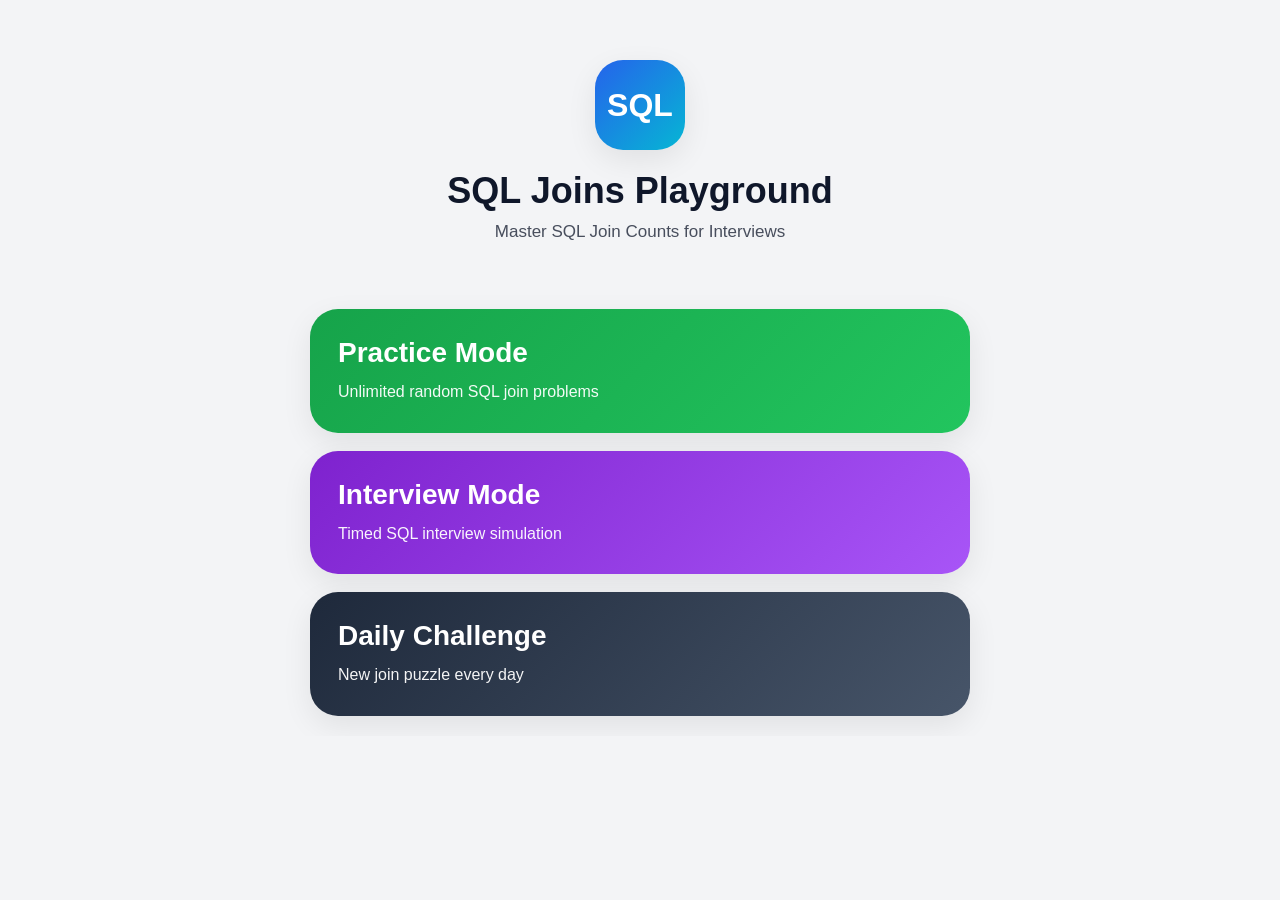
==== commit 50d717b1: "Update index.html" ====
--- a/index.html
+++ b/index.html
@@ -54,7 +54,7 @@
 
 </a>
 
-<a href="practice.html" class="mode-card daily-card">
+<a href="daily.html" class="mode-card daily-card">
 
 <div class="mode-title">
 Daily Challenge
--- a/style.css
+++ b/style.css
@@ -1,33 +1,62 @@
-root{--bg:#f5f7fb;--text:#111827;--card:#ffffff;--border:#e5e7eb;--shadow:0 10px 30px rgba(0,0,0,0.08);--green:#16a34a;--blue:#2563eb;--orange:#ea580c;--purple:#7c3aed;--dark:#334155;
-}
+:root{
+
+--bg:#f3f4f6;
+--text:#0f172a;
+--card:#ffffff;
+--border:#d1d5db;
+
+--green:#16a34a;
+--blue:#2563eb;
+--orange:#ea580c;
+--purple:#9333ea;
+--dark:#334155;
+
+--shadow:0 10px 30px rgba(0,0,0,0.08);
+
+}
+
 @media (prefers-color-scheme: dark){
-:root{--bg:#0f172a;--text:#f8fafc;--card:#1e293b;--border:#334155;--shadow:0 10px 30px rgba(0,0,0,0.35);
-}
-}
+
+:root{
+
+--bg:#020617;
+--text:#f8fafc;
+--card:#1e293b;
+--border:#334155;
+
+--shadow:0 10px 30px rgba(0,0,0,0.35);
+
+}
+
+}
+
 *{
-box-sizing:border-box;-webkit-tap-highlight-color:transparent;
-}
-html{
-scroll-behavior:smooth;
-}
+box-sizing:border-box;
+-webkit-tap-highlight-color:transparent;
+}
+
+html,
 body{
 margin:0;
 padding:0;
+overflow-x:hidden;
+touch-action:manipulation;
+-webkit-text-size-adjust:none;
 font-family:-apple-system,BlinkMacSystemFont,"Segoe UI",Roboto,sans-serif;
 background:var(--bg);
-color:var(--text);-webkit-text-size-adjust:none;
-overflow-x:hidden;
-touch-action:manipulation;
-}
+color:var(--text);
+}
+
 .hero{
-padding:60px 20px 30px;
+padding:60px 24px 30px;
 text-align:center;
 }
+
 .app-logo{
-width:92px;
-height:92px;
+width:90px;
+height:90px;
+margin:0 auto 20px;
 border-radius:28px;
-margin:0 auto 22px;
 display:flex;
 align-items:center;
 justify-content:center;
@@ -37,57 +66,61 @@
 background:linear-gradient(135deg,#2563eb,#06b6d4);
 box-shadow:var(--shadow);
 }
+
 h1{
 margin:0;
-font-size:34px;
+font-size:36px;
 font-weight:800;
-letter-spacing:-0.5px;
-}
+}
+
 .subtitle{
-margin-top:12px;
-font-size:16px;
+margin-top:10px;
+font-size:17px;
 opacity:0.75;
-line-height:1.5;
-}
+}
+
 .home-grid{
+padding:20px;
 display:flex;
 flex-direction:column;
 gap:18px;
-padding:22px;
 max-width:700px;
-margin:0 auto;
-}
+margin:auto;
+}
+
 .mode-card{
 display:block;
 text-decoration:none;
 color:white;
-padding:26px;
-border-radius:26px;
-box-shadow:var(--shadow);
-transition:0.2s ease;
-}
-.mode-card:active{
-transform:scale(0.98);
-}
+padding:28px;
+border-radius:28px;
+box-shadow:var(--shadow);
+}
+
 .practice-card{
-background:linear-gradient(135deg,#15803d,#22c55e);
-}
+background:linear-gradient(135deg,#16a34a,#22c55e);
+}
+
 .interview-card{
-background:linear-gradient(135deg,#6d28d9,#9333ea);
-}
+background:linear-gradient(135deg,#7e22ce,#a855f7);
+}
+
 .daily-card{
-background:linear-gradient(135deg,#0f172a,#334155);
-}
+background:linear-gradient(135deg,#1e293b,#475569);
+}
+
 .mode-title{
-font-size:24px;
+font-size:28px;
 font-weight:700;
 margin-bottom:10px;
 }
+
 .mode-desc{
-font-size:15px;
+font-size:16px;
 line-height:1.6;
-opacity:0.9;
-}
+opacity:0.95;
+}
+
 .topbar{
 display:flex;
 align-items:center;
@@ -95,219 +128,294 @@
 padding:20px;
 padding-top:calc(20px + env(safe-area-inset-top));
 max-width:700px;
-margin:0 auto;
-}
-.topbar h2{
-margin:0;
-font-size:24px;
-}
+margin:auto;
+}
+
 .back-btn{
-width:44px;
-height:44px;
-border-radius:14px;
+width:46px;
+height:46px;
+border-radius:16px;
 display:flex;
 align-items:center;
 justify-content:center;
 text-decoration:none;
-font-size:24px;
+font-size:28px;
 background:var(--card);
 color:var(--text);
 border:1px solid var(--border);
 box-shadow:var(--shadow);
 }
+
 .page{
 max-width:700px;
-margin:0 auto;
+margin:auto;
 padding:20px;
 padding-bottom:100px;
 }
+
 label{
 display:block;
 margin-bottom:8px;
 font-size:16px;
 font-weight:600;
 }
+
 select,
 input,
 textarea{
+
 width:100%;
 background:var(--card);
 color:var(--text);
 border:1px solid var(--border);
 border-radius:18px;
-padding:16px;
+padding:12px;
 font-size:17px;
 outline:none;
 box-shadow:var(--shadow);
-}
+
+}
+
 select,
 input{
 min-height:58px;
 margin-bottom:18px;
 }
+
 textarea{
-min-height:260px;
+height:180px;
 resize:none;
-line-height:1.8;
+overflow:auto;
+white-space:pre;
+line-height:1.6;
+}
+
+button{
+
+width:100%;
+
+min-height:50px;
+
+border:none;
+
+border-radius:18px;
+
+font-size:18px;
+
+font-weight:700;
+
+margin-top:12px;
+
+margin-bottom:18px;
+
+cursor:pointer;
+
+color:white;
+
+box-shadow:var(--shadow);
+
+}
+
+.generate{
+background:#16a34a;
+}
+
+.check{
+background:#2563eb;
+}
+
+.reveal{
+background:#ea580c;
+}
+
+.interview{
+background:#9333ea;
+}
+
+.container{
+
+display:flex;
+
+flex-direction:row;
+
+gap:10px;
+
+align-items:flex-start;
+
+width:100%;
+
+margin-top:10px;
+
+}
+
+.tablebox{
+
+flex:1;
+
+min-width:0;
+
+background:var(--card);
+
+padding:14px;
+
+border-radius:24px;
+
+border:1px solid var(--border);
+
+box-shadow:var(--shadow);
+
 margin-bottom:10px;
-overflow:auto;
-}
-button{
-width:100%;
-min-height:58px;
-border:none;
+
+}
+
+.panel{
+display:flex;
+gap:12px;
+margin-bottom:20px;
+}
+
+.panel-item{
+
+flex:1;
+background:var(--card);
+border:1px solid var(--border);
+
+padding:12px;
+
 border-radius:18px;
-font-size:18px;
-font-weight:700;
-color:white;
-margin-top:12px;
-box-shadow:var(--shadow);
-}
-.generate{
-background:var(--green);
-}
-.check{
-background:var(--blue);
-}
-.reveal{
-background:var(--orange);
-}
-.interview{
-background:var(--purple);
-}
-.share{
-background:var(--dark);
-}
-.container{
-display:flex;
-gap:16px;
-align-items:flex-start;
-margin-top:10px;
-margin-bottom:10px;
-}
-.tablebox{
-flex:1;
-background:var(--card);
-padding:16px;
-border-radius:24px;
-border:1px solid var(--border);
-box-shadow:var(--shadow);
-}
-.tablebox h3{
-margin-top:0;
-font-size:22px;
-}
-.panel{
-display:flex;
-gap:12px;
-margin-bottom:18px;
-}
-.panel-item{
-flex:1;
-background:var(--card);
-border:1px solid var(--border);
-border-radius:20px;
-padding:16px;
+
 text-align:center;
-font-weight:700;
-box-shadow:var(--shadow);
-}
+
+font-size:16px;
+font-weight:700;
+
+min-height:72px;
+
+display:flex;
+align-items:center;
+justify-content:center;
+
+box-shadow:var(--shadow);
+
+}
+
 .result{
-margin-top:18px;
-font-size:22px;
-font-weight:700;
+
+margin-top:14px;
+
+margin-bottom:8px;
+
+font-size:20px;
+
+font-weight:700;
+
 text-align:center;
-}
-.explanation{
-margin-top:18px;
-padding:18px;
-background:var(--card);
-border:1px solid var(--border);
-border-radius:20px;
-line-height:1.7;
-box-shadow:var(--shadow);
-}
+
+}
+
 table{
 width:100%;
-margin-top:24px;
+margin-top:16px;
 border-collapse:collapse;
 background:var(--card);
+box-shadow:var(--shadow);
+overflow:hidden;
 border-radius:20px;
-overflow:hidden;
-box-shadow:var(--shadow);
-}
+}
+
 th,
 td{
 padding:16px;
 border:1px solid var(--border);
 text-align:center;
-}
-.hidden{
-display:none;
-}
+background:var(--card);
+color:var(--text);
+}
+
 @media(max-width:768px){
-.hero{
-padding-top:50px;
-}
-h1{
-font-size:30px;
-}
-.container{
-flex-direction:column;
-}
-.panel{
-flex-direction:column;
-}
+
 .page,
 .home-grid{
 padding-left:18px;
 padding-right:18px;
 }
+
+.mode-title{
+font-size:24px;
+}
+
 textarea{
-min-height:220px;
-}
-button{
-font-size:17px;
-}
-}
-------------------------------------------------------------
-
-.home-body{
-min-height:100vh;
-display:flex;
-flex-direction:column;
-justify-content:center;
-}
-
-.app-logo{
-width:90px;
-height:90px;
-margin:0 auto 20px;
-border-radius:28px;
-background:linear-gradient(135deg,#2563eb,#06b6d4);
-display:flex;
-align-items:center;
-justify-content:center;
-font-size:32px;
-font-weight:700;
+height:220px;
+font-size:16px;
+}
+
+.panel-item{
+font-size:18px;
+padding:16px;
+}
+
+}
+
+.explanation{
+
+margin-top:8px;
+width:100%;
+max-width:100%;
+padding:14px 16px;
+background:var(--card);
+border:1px solid var(--border);
+border-radius:16px;
+line-height:1.6;
+box-shadow:var(--shadow);
+font-size:14px;
+text-align:left;
+
+color:var(--text);
+
+}
+
+.toast{
+
+position:fixed;
+
+left:50%;
+
+bottom:calc(90px + env(safe-area-inset-bottom));
+
+transform:translateX(-50%) translateY(120px);
+
+padding:14px 22px;
+
+border-radius:14px;
+
+font-size:16px;
+
+font-weight:700;
+
 color:white;
-box-shadow:0 20px 40px rgba(0,0,0,0.25);
-}
-
-.topbar{
-display:flex;
-align-items:center;
-gap:14px;
-padding:20px;
-padding-top:calc(20px + env(safe-area-inset-top));
-}
-
-.back-btn{
-text-decoration:none;
-font-size:24px;
-color:var(--text);
-background:var(--card);
-width:42px;
-height:42px;
-border-radius:14px;
-display:
+
+z-index:9999;
+
+opacity:0;
+
+transition:0.35s ease;
+
+box-shadow:0 10px 25px rgba(0,0,0,0.25);
+
+}
+
+.toast.show{
+
+opacity:1;
+
+transform:translateX(-50%) translateY(0);
+
+}
+
+.toast.success{
+background:#16a34a;
+}
+
+.toast.error{
+background:#dc2626;
+}
